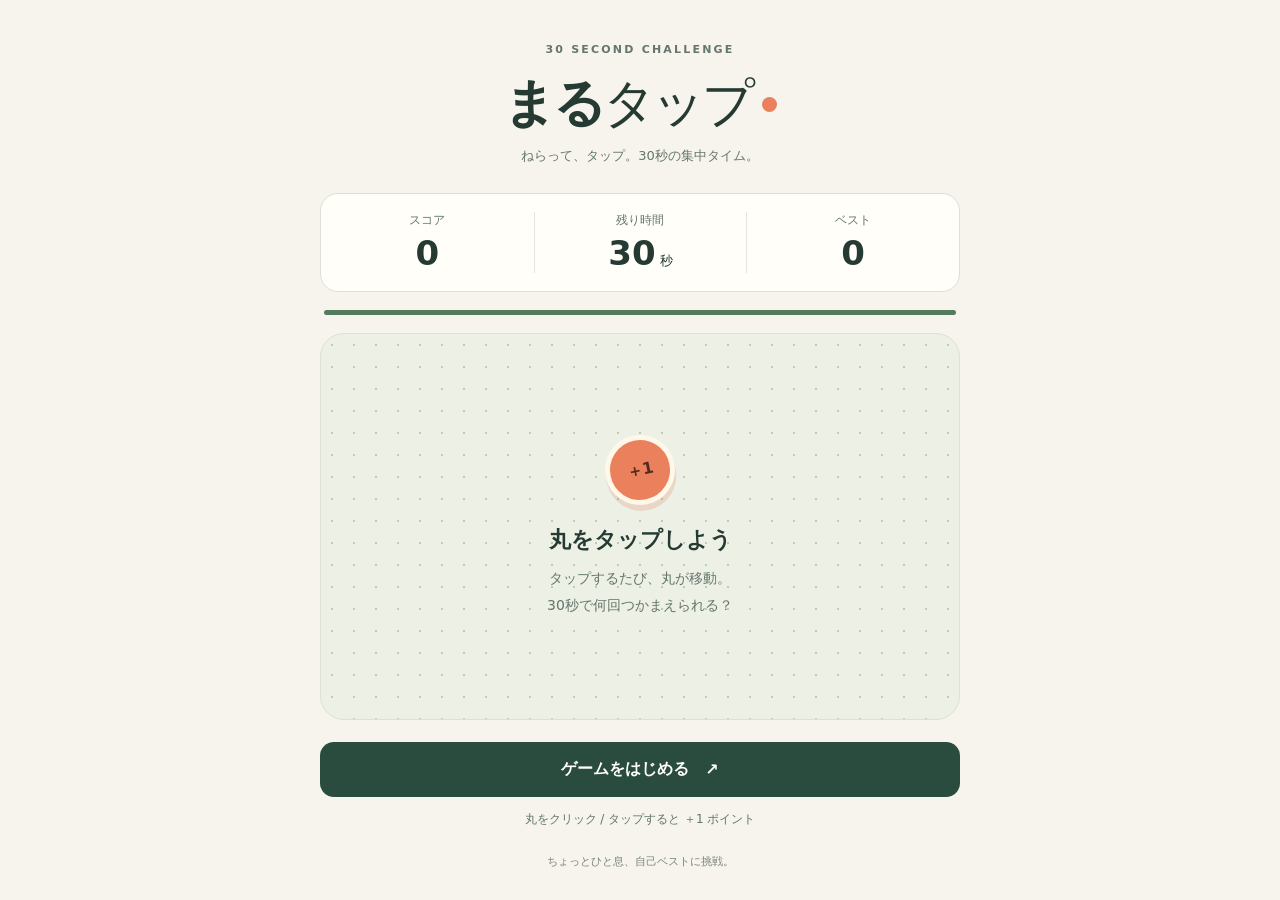
==== index.html @ 461a6d86 "Initial game: add responsive 30-second tap challenge" ====
<!doctype html>
<html lang="ja">
<head>
  <meta charset="utf-8">
  <meta name="viewport" content="width=device-width, initial-scale=1">
  <meta name="theme-color" content="#f6f4ec">
  <meta name="description" content="30秒間、丸をタップしてハイスコアを目指すシンプルなゲーム。">
  <title>まるタップ | 30秒チャレンジ</title>
  <link rel="stylesheet" href="./style.css">
  <script src="./script.js" defer></script>
</head>
<body>
  <main class="game">
    <header><span class="badge">30 SECOND CHALLENGE</span><h1>まる<span>タップ</span><span class="logo-dot" aria-hidden="true"></span></h1><p>ねらって、タップ。30秒の集中タイム。</p></header>
    <section class="stats" aria-label="ゲームの記録">
      <div><span class="label">スコア</span><strong id="score">0</strong></div>
      <div><span class="label">残り時間</span><strong><span id="time">30</span><small> 秒</small></strong></div>
      <div><span class="label">ベスト</span><strong id="best">0</strong></div>
    </section>
    <div class="timer-track" aria-hidden="true"><div id="timer-bar"></div></div>
    <section id="arena" aria-label="プレイエリア">
      <div id="welcome" class="message"><span class="demo-dot" aria-hidden="true">＋1</span><h2>丸をタップしよう</h2><p>タップするたび、丸が移動。<br>30秒で何回つかまえられる？</p></div>
      <button id="target" aria-label="丸をタップして1点獲得" hidden></button>
      <div id="result" class="message" role="status" hidden></div>
    </section>
    <button id="start" class="start">ゲームをはじめる <span aria-hidden="true">↗</span></button>
    <p id="hint" class="hint">丸をクリック / タップすると ＋1 ポイント</p>
    <footer>ちょっとひと息、自己ベストに挑戦。</footer>
    <noscript>このゲームを遊ぶにはJavaScriptを有効にしてください。</noscript>
  </main>
</body>
</html>
---- style.css ----
:root { color-scheme: light; font-family: "Yu Gothic", "Hiragino Kaku Gothic ProN", system-ui, sans-serif; color: #243a32; background: #f6f4ec; }
* { box-sizing: border-box; }
body { margin: 0; padding: 38px 20px 24px; }
.game { max-width: 640px; margin: auto; }
header { text-align: center; margin-bottom: 28px; }
.badge { font-size: 11px; letter-spacing: .2em; font-weight: 700; color: #64766d; }
h1 { display: flex; align-items: center; justify-content: center; margin: 12px 0 8px; font-size: clamp(36px, 8vw, 52px); letter-spacing: -.06em; }
h1 > span:first-child { font-weight: 400; }
.logo-dot { width: 15px; height: 15px; border-radius: 50%; background: #eb815c; margin-left: 10px; }
header p { font-size: 13px; color: #64766d; margin: 0; }
.stats { display: grid; grid-template-columns: repeat(3, 1fr); border: 1px solid #dce0d5; border-radius: 18px; background: #fffef9; padding: 18px 0; }
.stats > div { text-align: center; }
.stats > div + div { border-left: 1px solid #e5e7df; }
.label { display: block; font-size: 12px; color: #64766d; margin-bottom: 4px; }
strong { font-size: 34px; font-weight: 650; font-variant-numeric: tabular-nums; }
small { font-size: 13px; font-weight: 400; }
.timer-track { height: 5px; background: #e2e6da; margin: 18px 4px; border-radius: 8px; overflow: hidden; }
#timer-bar { height: 100%; width: 100%; background: #547c5c; transform-origin: left; }
#arena { position: relative; height: clamp(280px, 43svh, 420px); border: 1px solid #dce0d5; border-radius: 24px; background-color: #edf0e4; background-image: radial-gradient(#bdcbb8 1px, transparent 1px); background-size: 22px 22px; overflow: hidden; }
.message { position: absolute; inset: 0; display: flex; flex-direction: column; align-items: center; justify-content: center; padding: 20px; text-align: center; }
.message h2 { font-size: 22px; margin: 20px 0 10px; }
.message p { margin: 0; font-size: 14px; line-height: 1.9; color: #64766d; }
.demo-dot, #target { width: 70px; height: 70px; border-radius: 50%; background: #eb815c; border: 5px solid #fff8e9; box-shadow: 0 6px 0 #d0694730; }
.demo-dot { display: grid; place-items: center; color: #542c1e; font-weight: bold; transform: rotate(-12deg); }
#target { position: absolute; cursor: pointer; touch-action: manipulation; -webkit-tap-highlight-color: transparent; }
#target:active { background: #f2a077; }
button { font: inherit; }
button:focus-visible { outline: 3px solid #264b83; outline-offset: 4px; }
.start { width: 100%; display: flex; align-items: center; justify-content: center; gap: 16px; margin-top: 22px; padding: 17px; border: 0; border-radius: 14px; background: #294c3e; color: #fffef9; font-weight: 700; cursor: pointer; touch-action: manipulation; }
.start:hover:not(:disabled) { background: #39634f; }
.start:disabled { background: #687e6d; cursor: default; }
.hint { text-align: center; font-size: 12px; color: #64766d; margin: 14px 0 26px; }
footer { text-align: center; font-size: 11px; color: #79867b; }
.result-score { font-size: 64px; font-weight: 700; line-height: 1.2; }
[hidden] { display: none !important; }
@media (max-width: 480px) { body { padding: 24px 16px 20px; } header { margin-bottom: 22px; } .stats { padding: 13px 0; } strong { font-size: 30px; } #arena { height: clamp(260px, 42svh, 370px); } }
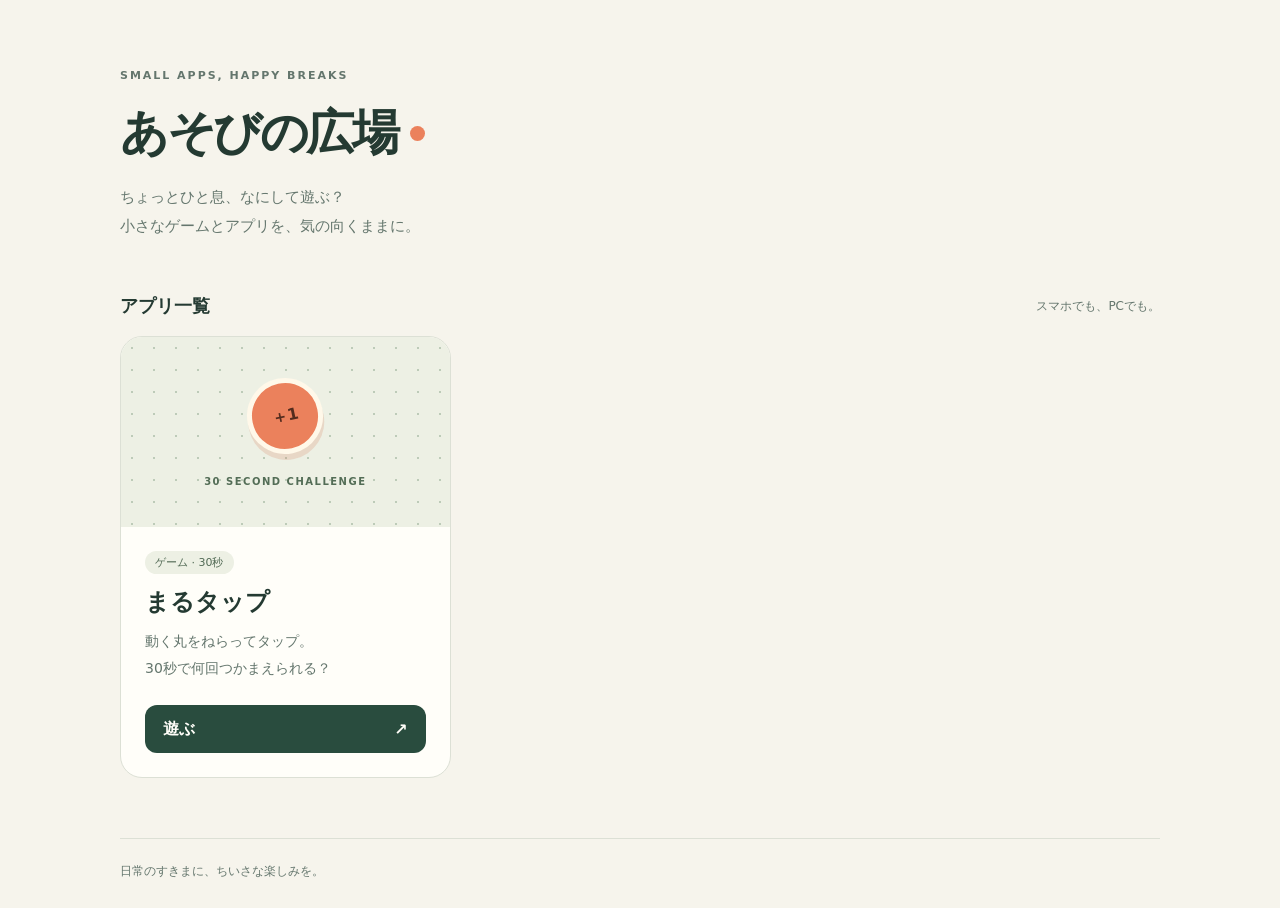
==== commit 44d97961: "Add app hub and move Maru Tap into its own folder" ====
--- a/index.html
+++ b/index.html
@@ -4,29 +4,32 @@
   <meta charset="utf-8">
   <meta name="viewport" content="width=device-width, initial-scale=1">
   <meta name="theme-color" content="#f6f4ec">
-  <meta name="description" content="30秒間、丸をタップしてハイスコアを目指すシンプルなゲーム。">
-  <title>まるタップ | 30秒チャレンジ</title>
+  <meta name="description" content="ちょっとした時間に楽しめる、小さなゲームとアプリの広場。スマホでもPCでも、気軽に遊ぼう。">
+  <title>あそびの広場 | 小さなゲームとアプリ</title>
   <link rel="stylesheet" href="./style.css">
-  <script src="./script.js" defer></script>
 </head>
 <body>
-  <main class="game">
-    <header><span class="badge">30 SECOND CHALLENGE</span><h1>まる<span>タップ</span><span class="logo-dot" aria-hidden="true"></span></h1><p>ねらって、タップ。30秒の集中タイム。</p></header>
-    <section class="stats" aria-label="ゲームの記録">
-      <div><span class="label">スコア</span><strong id="score">0</strong></div>
-      <div><span class="label">残り時間</span><strong><span id="time">30</span><small> 秒</small></strong></div>
-      <div><span class="label">ベスト</span><strong id="best">0</strong></div>
+  <main class="hub">
+    <header class="intro">
+      <span class="eyebrow">SMALL APPS, HAPPY BREAKS</span>
+      <h1>あそびの広場<span class="logo-dot" aria-hidden="true"></span></h1>
+      <p>ちょっとひと息、なにして遊ぶ？<br>小さなゲームとアプリを、気の向くままに。</p>
+    </header>
+    <section aria-labelledby="apps-heading">
+      <div class="section-heading"><h2 id="apps-heading">アプリ一覧</h2><span>スマホでも、PCでも。</span></div>
+      <div class="app-grid">
+        <article class="app-card">
+          <div class="app-preview" aria-hidden="true"><span class="preview-dot">＋1</span><span class="preview-label">30 SECOND CHALLENGE</span></div>
+          <div class="app-info">
+            <span class="tag">ゲーム · 30秒</span>
+            <h3>まるタップ</h3>
+            <p>動く丸をねらってタップ。<br>30秒で何回つかまえられる？</p>
+            <a class="play-link" href="./apps/maru-tap/index.html" aria-label="まるタップで遊ぶ">遊ぶ <span aria-hidden="true">↗</span></a>
+          </div>
+        </article>
+      </div>
     </section>
-    <div class="timer-track" aria-hidden="true"><div id="timer-bar"></div></div>
-    <section id="arena" aria-label="プレイエリア">
-      <div id="welcome" class="message"><span class="demo-dot" aria-hidden="true">＋1</span><h2>丸をタップしよう</h2><p>タップするたび、丸が移動。<br>30秒で何回つかまえられる？</p></div>
-      <button id="target" aria-label="丸をタップして1点獲得" hidden></button>
-      <div id="result" class="message" role="status" hidden></div>
-    </section>
-    <button id="start" class="start">ゲームをはじめる <span aria-hidden="true">↗</span></button>
-    <p id="hint" class="hint">丸をクリック / タップすると ＋1 ポイント</p>
-    <footer>ちょっとひと息、自己ベストに挑戦。</footer>
-    <noscript>このゲームを遊ぶにはJavaScriptを有効にしてください。</noscript>
+    <footer>日常のすきまに、ちいさな楽しみを。</footer>
   </main>
 </body>
 </html>
--- a/style.css
+++ b/style.css
@@ -1,36 +1,26 @@
 :root { color-scheme: light; font-family: "Yu Gothic", "Hiragino Kaku Gothic ProN", system-ui, sans-serif; color: #243a32; background: #f6f4ec; }
 * { box-sizing: border-box; }
-body { margin: 0; padding: 38px 20px 24px; }
-.game { max-width: 640px; margin: auto; }
-header { text-align: center; margin-bottom: 28px; }
-.badge { font-size: 11px; letter-spacing: .2em; font-weight: 700; color: #64766d; }
-h1 { display: flex; align-items: center; justify-content: center; margin: 12px 0 8px; font-size: clamp(36px, 8vw, 52px); letter-spacing: -.06em; }
-h1 > span:first-child { font-weight: 400; }
-.logo-dot { width: 15px; height: 15px; border-radius: 50%; background: #eb815c; margin-left: 10px; }
-header p { font-size: 13px; color: #64766d; margin: 0; }
-.stats { display: grid; grid-template-columns: repeat(3, 1fr); border: 1px solid #dce0d5; border-radius: 18px; background: #fffef9; padding: 18px 0; }
-.stats > div { text-align: center; }
-.stats > div + div { border-left: 1px solid #e5e7df; }
-.label { display: block; font-size: 12px; color: #64766d; margin-bottom: 4px; }
-strong { font-size: 34px; font-weight: 650; font-variant-numeric: tabular-nums; }
-small { font-size: 13px; font-weight: 400; }
-.timer-track { height: 5px; background: #e2e6da; margin: 18px 4px; border-radius: 8px; overflow: hidden; }
-#timer-bar { height: 100%; width: 100%; background: #547c5c; transform-origin: left; }
-#arena { position: relative; height: clamp(280px, 43svh, 420px); border: 1px solid #dce0d5; border-radius: 24px; background-color: #edf0e4; background-image: radial-gradient(#bdcbb8 1px, transparent 1px); background-size: 22px 22px; overflow: hidden; }
-.message { position: absolute; inset: 0; display: flex; flex-direction: column; align-items: center; justify-content: center; padding: 20px; text-align: center; }
-.message h2 { font-size: 22px; margin: 20px 0 10px; }
-.message p { margin: 0; font-size: 14px; line-height: 1.9; color: #64766d; }
-.demo-dot, #target { width: 70px; height: 70px; border-radius: 50%; background: #eb815c; border: 5px solid #fff8e9; box-shadow: 0 6px 0 #d0694730; }
-.demo-dot { display: grid; place-items: center; color: #542c1e; font-weight: bold; transform: rotate(-12deg); }
-#target { position: absolute; cursor: pointer; touch-action: manipulation; -webkit-tap-highlight-color: transparent; }
-#target:active { background: #f2a077; }
-button { font: inherit; }
-button:focus-visible { outline: 3px solid #264b83; outline-offset: 4px; }
-.start { width: 100%; display: flex; align-items: center; justify-content: center; gap: 16px; margin-top: 22px; padding: 17px; border: 0; border-radius: 14px; background: #294c3e; color: #fffef9; font-weight: 700; cursor: pointer; touch-action: manipulation; }
-.start:hover:not(:disabled) { background: #39634f; }
-.start:disabled { background: #687e6d; cursor: default; }
-.hint { text-align: center; font-size: 12px; color: #64766d; margin: 14px 0 26px; }
-footer { text-align: center; font-size: 11px; color: #79867b; }
-.result-score { font-size: 64px; font-weight: 700; line-height: 1.2; }
-[hidden] { display: none !important; }
-@media (max-width: 480px) { body { padding: 24px 16px 20px; } header { margin-bottom: 22px; } .stats { padding: 13px 0; } strong { font-size: 30px; } #arena { height: clamp(260px, 42svh, 370px); } }
+body { margin: 0; padding: 64px 24px 28px; }
+.hub { max-width: 1040px; margin: auto; }
+.intro { margin-bottom: 54px; }
+.eyebrow { font-size: 11px; letter-spacing: .18em; font-weight: 700; color: #64766d; }
+h1 { display: flex; align-items: center; gap: 12px; font-size: clamp(30px, 6vw, 48px); letter-spacing: -.05em; margin: 18px 0; }
+.logo-dot { width: 15px; height: 15px; border-radius: 50%; background: #eb815c; flex-shrink: 0; }
+.intro p { color: #64766d; font-size: 15px; line-height: 1.9; margin: 0; }
+.section-heading { display: flex; justify-content: space-between; align-items: center; gap: 12px; margin-bottom: 18px; }
+h2 { font-size: 18px; margin: 0; }
+.section-heading > span { font-size: 12px; color: #64766d; }
+.app-grid { display: grid; grid-template-columns: repeat(auto-fill, minmax(min(100%, 280px), 1fr)); gap: 24px; }
+.app-card { overflow: hidden; border: 1px solid #dce0d5; border-radius: 22px; background: #fffef9; }
+.app-preview { height: 190px; display: flex; flex-direction: column; align-items: center; justify-content: center; gap: 22px; background-color: #edf0e4; background-image: radial-gradient(#bdcbb8 1px, transparent 1px); background-size: 22px 22px; }
+.preview-dot { display: grid; place-items: center; width: 76px; height: 76px; border-radius: 50%; background: #eb815c; border: 5px solid #fff8e9; box-shadow: 0 6px 0 #d0694730; color: #542c1e; font-weight: 700; transform: rotate(-12deg); }
+.preview-label { font-size: 10px; letter-spacing: .15em; color: #536d56; font-weight: 700; }
+.app-info { padding: 24px; }
+.tag { font-size: 11px; color: #526a55; background: #edf0e4; border-radius: 20px; padding: 5px 10px; }
+h3 { margin: 16px 0 10px; font-size: 24px; }
+.app-info p { margin: 0 0 24px; color: #64766d; font-size: 14px; line-height: 1.9; }
+.play-link { display: flex; justify-content: space-between; align-items: center; min-height: 48px; padding: 12px 18px; background: #294c3e; color: #fffef9; text-decoration: none; font-weight: 700; border-radius: 12px; touch-action: manipulation; }
+.play-link:hover { background: #39634f; }
+.play-link:focus-visible { outline: 3px solid #264b83; outline-offset: 4px; }
+footer { margin-top: 60px; padding-top: 24px; border-top: 1px solid #dce0d5; color: #64766d; font-size: 12px; }
+@media (max-width: 480px) { body { padding: 36px 20px 24px; } .intro { margin-bottom: 36px; } .section-heading > span { font-size: 11px; } }
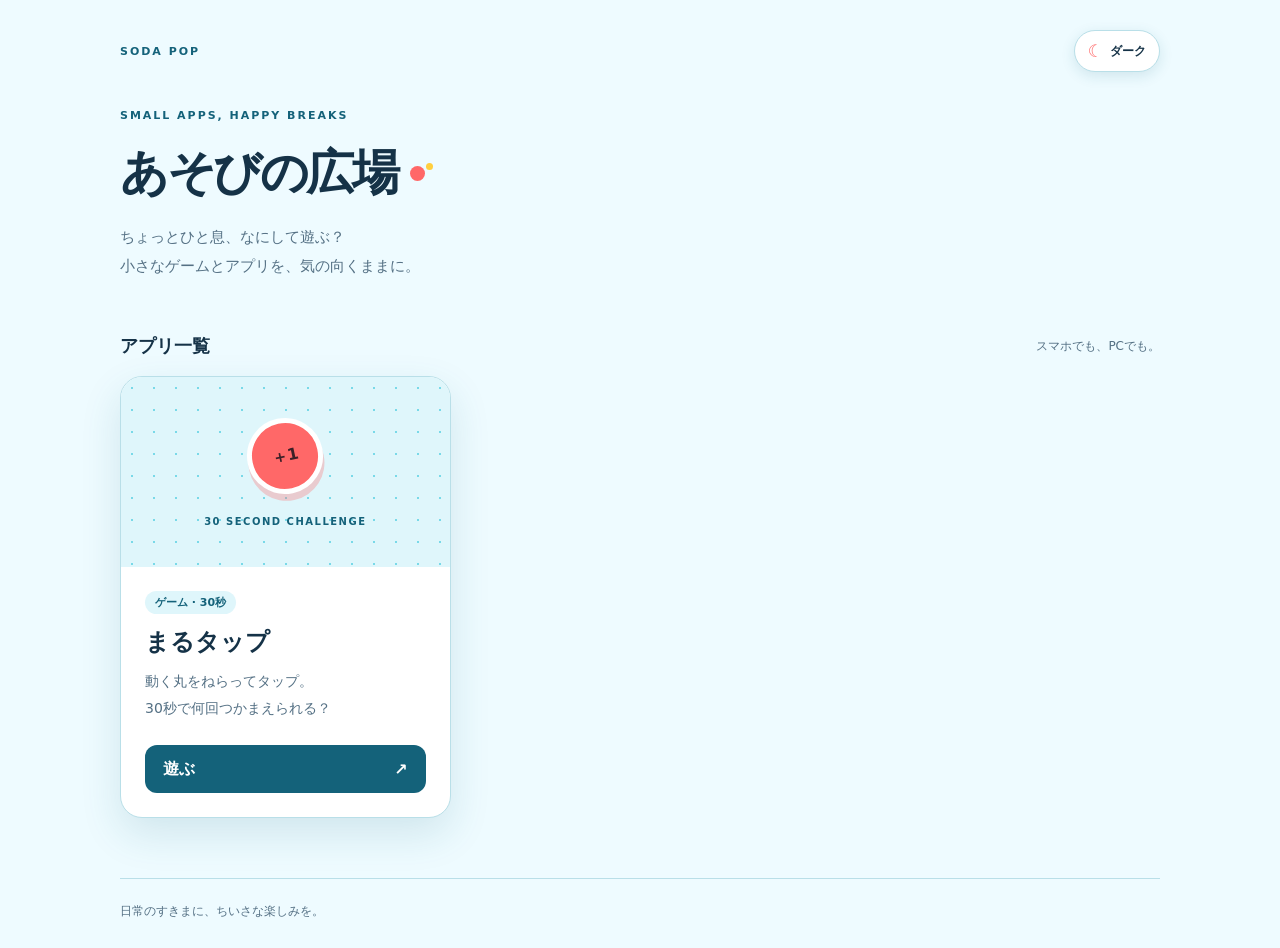
==== commit 6e6f0d00: "Add soda pop light and dark themes" ====
--- a/index.html
+++ b/index.html
@@ -3,13 +3,20 @@
 <head>
   <meta charset="utf-8">
   <meta name="viewport" content="width=device-width, initial-scale=1">
-  <meta name="theme-color" content="#f6f4ec">
+  <meta name="theme-color" content="#eefbff">
   <meta name="description" content="ちょっとした時間に楽しめる、小さなゲームとアプリの広場。スマホでもPCでも、気軽に遊ぼう。">
   <title>あそびの広場 | 小さなゲームとアプリ</title>
+  <script src="./theme.js"></script>
   <link rel="stylesheet" href="./style.css">
 </head>
 <body>
   <main class="hub">
+    <div class="top-bar">
+      <span class="site-mark" aria-label="ソーダポップテーマ">SODA POP</span>
+      <button class="theme-toggle" type="button" data-theme-toggle aria-label="ダークテーマに切り替える">
+        <span data-theme-icon aria-hidden="true">☾</span><span data-theme-label>ダーク</span>
+      </button>
+    </div>
     <header class="intro">
       <span class="eyebrow">SMALL APPS, HAPPY BREAKS</span>
       <h1>あそびの広場<span class="logo-dot" aria-hidden="true"></span></h1>
--- a/style.css
+++ b/style.css
@@ -1,26 +1,49 @@
-:root { color-scheme: light; font-family: "Yu Gothic", "Hiragino Kaku Gothic ProN", system-ui, sans-serif; color: #243a32; background: #f6f4ec; }
+:root {
+  color-scheme: light;
+  font-family: "Yu Gothic", "Hiragino Kaku Gothic ProN", system-ui, sans-serif;
+  --bg: #eefbff; --surface: #ffffff; --surface-soft: #dff6fb;
+  --text: #153247; --muted: #547084; --border: #b9dfe8;
+  --primary: #14627a; --primary-hover: #0d4e63; --on-primary: #ffffff;
+  --accent: #ffcf3f; --accent-strong: #ff6868; --dot: #79d9e8;
+  --shadow: rgba(31, 106, 127, .14);
+  background: var(--bg); color: var(--text);
+}
+:root[data-theme="dark"] {
+  color-scheme: dark;
+  --bg: #0d1b2a; --surface: #14283b; --surface-soft: #17364b;
+  --text: #ecfbff; --muted: #a9c8d5; --border: #31566d;
+  --primary: #72e5f2; --primary-hover: #a2f2f8; --on-primary: #0b2634;
+  --accent: #f7df63; --accent-strong: #ff8585; --dot: #3b7289;
+  --shadow: rgba(0, 0, 0, .3);
+}
 * { box-sizing: border-box; }
-body { margin: 0; padding: 64px 24px 28px; }
+body { margin: 0; padding: 30px 24px 28px; background: var(--bg); color: var(--text); transition: background-color .2s, color .2s; }
 .hub { max-width: 1040px; margin: auto; }
+.top-bar { display: flex; justify-content: space-between; align-items: center; margin-bottom: 32px; }
+.site-mark { color: var(--primary); font-size: 11px; font-weight: 800; letter-spacing: .18em; }
+.theme-toggle { display: inline-flex; align-items: center; justify-content: center; gap: 7px; min-height: 42px; padding: 8px 13px; border: 1px solid var(--border); border-radius: 999px; background: var(--surface); color: var(--text); font: inherit; font-size: 12px; font-weight: 700; cursor: pointer; box-shadow: 0 4px 14px var(--shadow); }
+.theme-toggle:hover { border-color: var(--primary); }
+.theme-toggle [data-theme-icon] { color: var(--accent-strong); font-size: 17px; line-height: 1; }
+.theme-toggle:focus-visible, .play-link:focus-visible { outline: 3px solid var(--accent); outline-offset: 4px; }
 .intro { margin-bottom: 54px; }
-.eyebrow { font-size: 11px; letter-spacing: .18em; font-weight: 700; color: #64766d; }
+.eyebrow { color: var(--primary); font-size: 11px; letter-spacing: .18em; font-weight: 800; }
 h1 { display: flex; align-items: center; gap: 12px; font-size: clamp(30px, 6vw, 48px); letter-spacing: -.05em; margin: 18px 0; }
-.logo-dot { width: 15px; height: 15px; border-radius: 50%; background: #eb815c; flex-shrink: 0; }
-.intro p { color: #64766d; font-size: 15px; line-height: 1.9; margin: 0; }
+.logo-dot { width: 15px; height: 15px; border-radius: 50%; background: var(--accent-strong); box-shadow: 12px -7px 0 -4px var(--accent); flex-shrink: 0; }
+.intro p { color: var(--muted); font-size: 15px; line-height: 1.9; margin: 0; }
 .section-heading { display: flex; justify-content: space-between; align-items: center; gap: 12px; margin-bottom: 18px; }
 h2 { font-size: 18px; margin: 0; }
-.section-heading > span { font-size: 12px; color: #64766d; }
+.section-heading > span { color: var(--muted); font-size: 12px; }
 .app-grid { display: grid; grid-template-columns: repeat(auto-fill, minmax(min(100%, 280px), 1fr)); gap: 24px; }
-.app-card { overflow: hidden; border: 1px solid #dce0d5; border-radius: 22px; background: #fffef9; }
-.app-preview { height: 190px; display: flex; flex-direction: column; align-items: center; justify-content: center; gap: 22px; background-color: #edf0e4; background-image: radial-gradient(#bdcbb8 1px, transparent 1px); background-size: 22px 22px; }
-.preview-dot { display: grid; place-items: center; width: 76px; height: 76px; border-radius: 50%; background: #eb815c; border: 5px solid #fff8e9; box-shadow: 0 6px 0 #d0694730; color: #542c1e; font-weight: 700; transform: rotate(-12deg); }
-.preview-label { font-size: 10px; letter-spacing: .15em; color: #536d56; font-weight: 700; }
+.app-card { overflow: hidden; border: 1px solid var(--border); border-radius: 22px; background: var(--surface); box-shadow: 0 16px 40px var(--shadow); }
+.app-preview { height: 190px; display: flex; flex-direction: column; align-items: center; justify-content: center; gap: 22px; background-color: var(--surface-soft); background-image: radial-gradient(var(--dot) 1.2px, transparent 1.2px); background-size: 22px 22px; }
+.preview-dot { display: grid; place-items: center; width: 76px; height: 76px; border-radius: 50%; background: var(--accent-strong); border: 5px solid var(--surface); box-shadow: 0 7px 0 color-mix(in srgb, var(--accent-strong) 30%, transparent); color: #3d2027; font-weight: 800; transform: rotate(-12deg); }
+.preview-label { color: var(--primary); font-size: 10px; letter-spacing: .15em; font-weight: 800; }
 .app-info { padding: 24px; }
-.tag { font-size: 11px; color: #526a55; background: #edf0e4; border-radius: 20px; padding: 5px 10px; }
+.tag { color: var(--primary); background: var(--surface-soft); border-radius: 20px; padding: 5px 10px; font-size: 11px; font-weight: 700; }
 h3 { margin: 16px 0 10px; font-size: 24px; }
-.app-info p { margin: 0 0 24px; color: #64766d; font-size: 14px; line-height: 1.9; }
-.play-link { display: flex; justify-content: space-between; align-items: center; min-height: 48px; padding: 12px 18px; background: #294c3e; color: #fffef9; text-decoration: none; font-weight: 700; border-radius: 12px; touch-action: manipulation; }
-.play-link:hover { background: #39634f; }
-.play-link:focus-visible { outline: 3px solid #264b83; outline-offset: 4px; }
-footer { margin-top: 60px; padding-top: 24px; border-top: 1px solid #dce0d5; color: #64766d; font-size: 12px; }
-@media (max-width: 480px) { body { padding: 36px 20px 24px; } .intro { margin-bottom: 36px; } .section-heading > span { font-size: 11px; } }
+.app-info p { margin: 0 0 24px; color: var(--muted); font-size: 14px; line-height: 1.9; }
+.play-link { display: flex; justify-content: space-between; align-items: center; min-height: 48px; padding: 12px 18px; background: var(--primary); color: var(--on-primary); text-decoration: none; font-weight: 800; border-radius: 12px; touch-action: manipulation; }
+.play-link:hover { background: var(--primary-hover); }
+footer { margin-top: 60px; padding-top: 24px; border-top: 1px solid var(--border); color: var(--muted); font-size: 12px; }
+@media (max-width: 480px) { body { padding: 22px 20px 24px; } .top-bar { margin-bottom: 28px; } .intro { margin-bottom: 36px; } .section-heading > span { font-size: 11px; } }
+@media (prefers-reduced-motion: reduce) { body { transition: none; } }
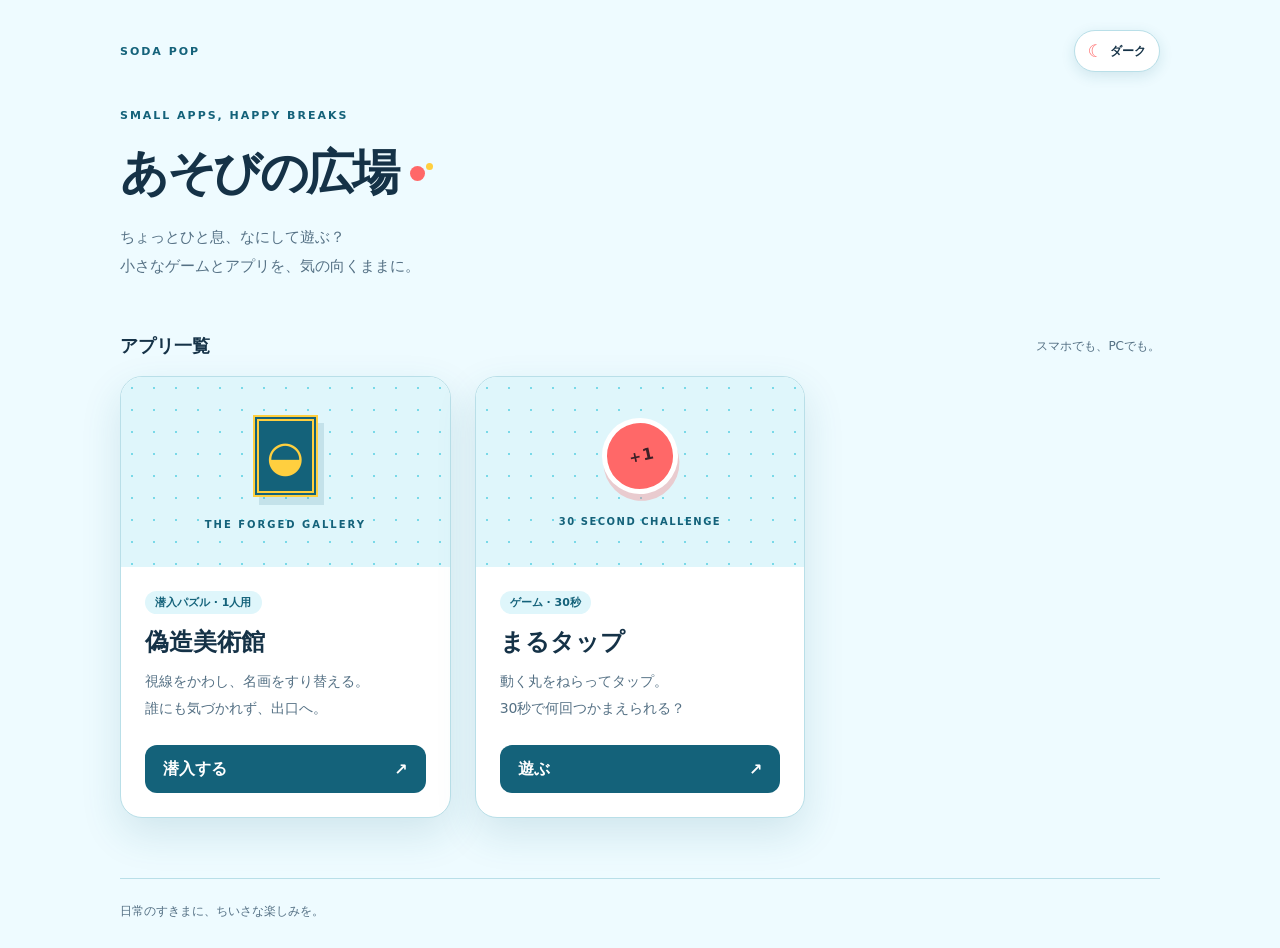
==== commit 179d2be3: "Add Forged Gallery with shared site themes and project defaults" ====
--- a/index.html
+++ b/index.html
@@ -26,6 +26,15 @@
       <div class="section-heading"><h2 id="apps-heading">アプリ一覧</h2><span>スマホでも、PCでも。</span></div>
       <div class="app-grid">
         <article class="app-card">
+          <div class="app-preview gallery-preview" aria-hidden="true"><span class="gallery-frame">◒</span><span class="preview-label">THE FORGED GALLERY</span></div>
+          <div class="app-info">
+            <span class="tag">潜入パズル · 1人用</span>
+            <h3>偽造美術館</h3>
+            <p>視線をかわし、名画をすり替える。<br>誰にも気づかれず、出口へ。</p>
+            <a class="play-link" href="./apps/forged-gallery/index.html" aria-label="偽造美術館で遊ぶ">潜入する <span aria-hidden="true">↗</span></a>
+          </div>
+        </article>
+        <article class="app-card">
           <div class="app-preview" aria-hidden="true"><span class="preview-dot">＋1</span><span class="preview-label">30 SECOND CHALLENGE</span></div>
           <div class="app-info">
             <span class="tag">ゲーム · 30秒</span>
--- a/style.css
+++ b/style.css
@@ -1,21 +1,4 @@
-:root {
-  color-scheme: light;
-  font-family: "Yu Gothic", "Hiragino Kaku Gothic ProN", system-ui, sans-serif;
-  --bg: #eefbff; --surface: #ffffff; --surface-soft: #dff6fb;
-  --text: #153247; --muted: #547084; --border: #b9dfe8;
-  --primary: #14627a; --primary-hover: #0d4e63; --on-primary: #ffffff;
-  --accent: #ffcf3f; --accent-strong: #ff6868; --dot: #79d9e8;
-  --shadow: rgba(31, 106, 127, .14);
-  background: var(--bg); color: var(--text);
-}
-:root[data-theme="dark"] {
-  color-scheme: dark;
-  --bg: #0d1b2a; --surface: #14283b; --surface-soft: #17364b;
-  --text: #ecfbff; --muted: #a9c8d5; --border: #31566d;
-  --primary: #72e5f2; --primary-hover: #a2f2f8; --on-primary: #0b2634;
-  --accent: #f7df63; --accent-strong: #ff8585; --dot: #3b7289;
-  --shadow: rgba(0, 0, 0, .3);
-}
+@import url("./theme.css");
 * { box-sizing: border-box; }
 body { margin: 0; padding: 30px 24px 28px; background: var(--bg); color: var(--text); transition: background-color .2s, color .2s; }
 .hub { max-width: 1040px; margin: auto; }
@@ -38,6 +21,9 @@
 .app-preview { height: 190px; display: flex; flex-direction: column; align-items: center; justify-content: center; gap: 22px; background-color: var(--surface-soft); background-image: radial-gradient(var(--dot) 1.2px, transparent 1.2px); background-size: 22px 22px; }
 .preview-dot { display: grid; place-items: center; width: 76px; height: 76px; border-radius: 50%; background: var(--accent-strong); border: 5px solid var(--surface); box-shadow: 0 7px 0 color-mix(in srgb, var(--accent-strong) 30%, transparent); color: #3d2027; font-weight: 800; transform: rotate(-12deg); }
 .preview-label { color: var(--primary); font-size: 10px; letter-spacing: .15em; font-weight: 800; }
+.gallery-preview { background-color: var(--surface-soft); }
+.gallery-preview .preview-label { color: var(--primary); letter-spacing: .2em; }
+.gallery-frame { display: grid; place-items: center; width: 65px; height: 82px; border: 6px double var(--accent); background: var(--primary); color: var(--accent); font-size: 43px; box-shadow: 6px 8px 0 var(--shadow); }
 .app-info { padding: 24px; }
 .tag { color: var(--primary); background: var(--surface-soft); border-radius: 20px; padding: 5px 10px; font-size: 11px; font-weight: 700; }
 h3 { margin: 16px 0 10px; font-size: 24px; }
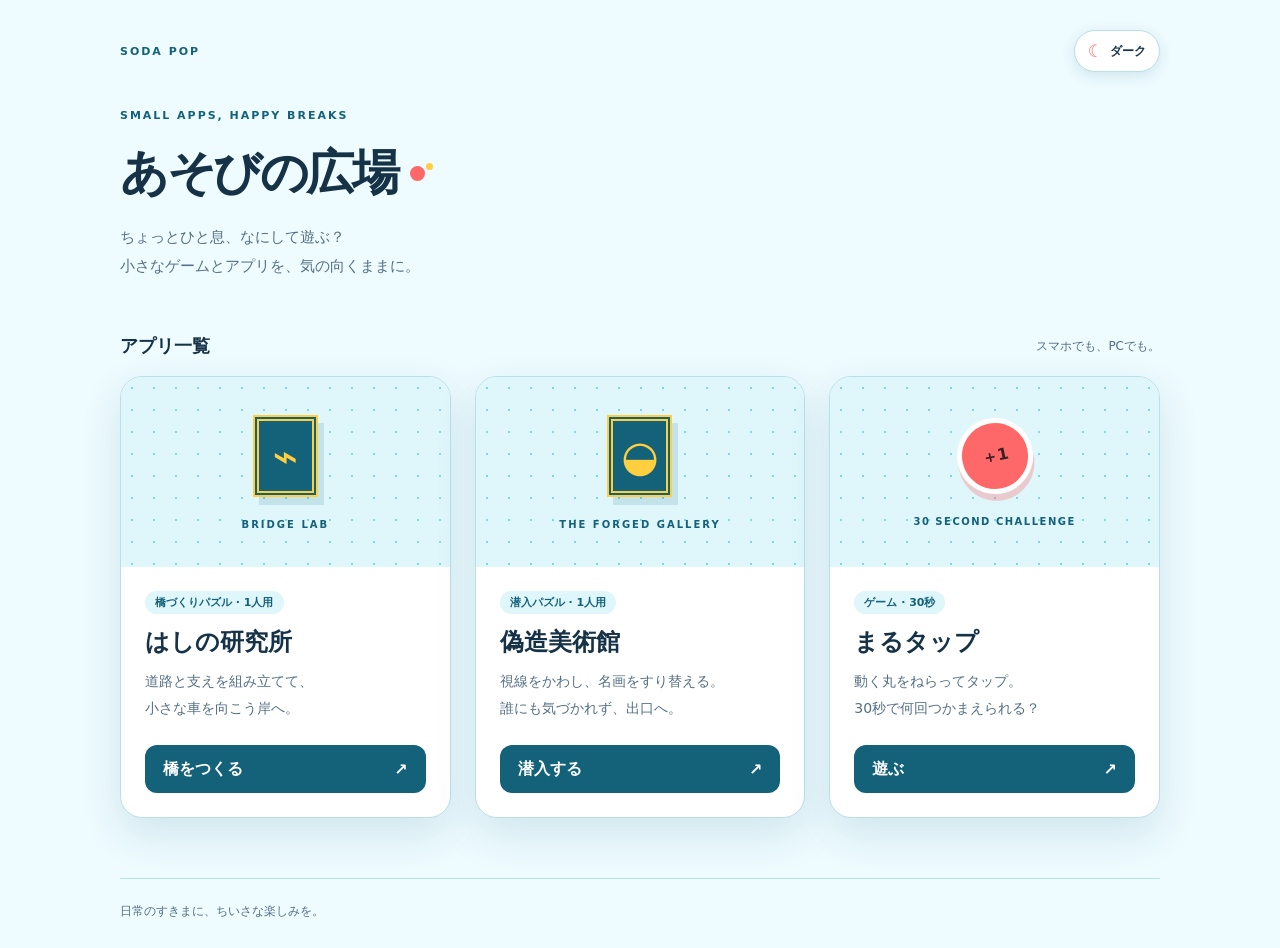
==== commit b6d66cb4: "Add Bridge Lab with eight courses" ====
--- a/index.html
+++ b/index.html
@@ -26,6 +26,15 @@
       <div class="section-heading"><h2 id="apps-heading">アプリ一覧</h2><span>スマホでも、PCでも。</span></div>
       <div class="app-grid">
         <article class="app-card">
+          <div class="app-preview gallery-preview" aria-hidden="true"><span class="gallery-frame">⌁</span><span class="preview-label">BRIDGE LAB</span></div>
+          <div class="app-info">
+            <span class="tag">橋づくりパズル · 1人用</span>
+            <h3>はしの研究所</h3>
+            <p>道路と支えを組み立てて、<br>小さな車を向こう岸へ。</p>
+            <a class="play-link" href="./apps/bridge-lab/index.html" aria-label="はしの研究所で遊ぶ">橋をつくる <span aria-hidden="true">↗</span></a>
+          </div>
+        </article>
+        <article class="app-card">
           <div class="app-preview gallery-preview" aria-hidden="true"><span class="gallery-frame">◒</span><span class="preview-label">THE FORGED GALLERY</span></div>
           <div class="app-info">
             <span class="tag">潜入パズル · 1人用</span>
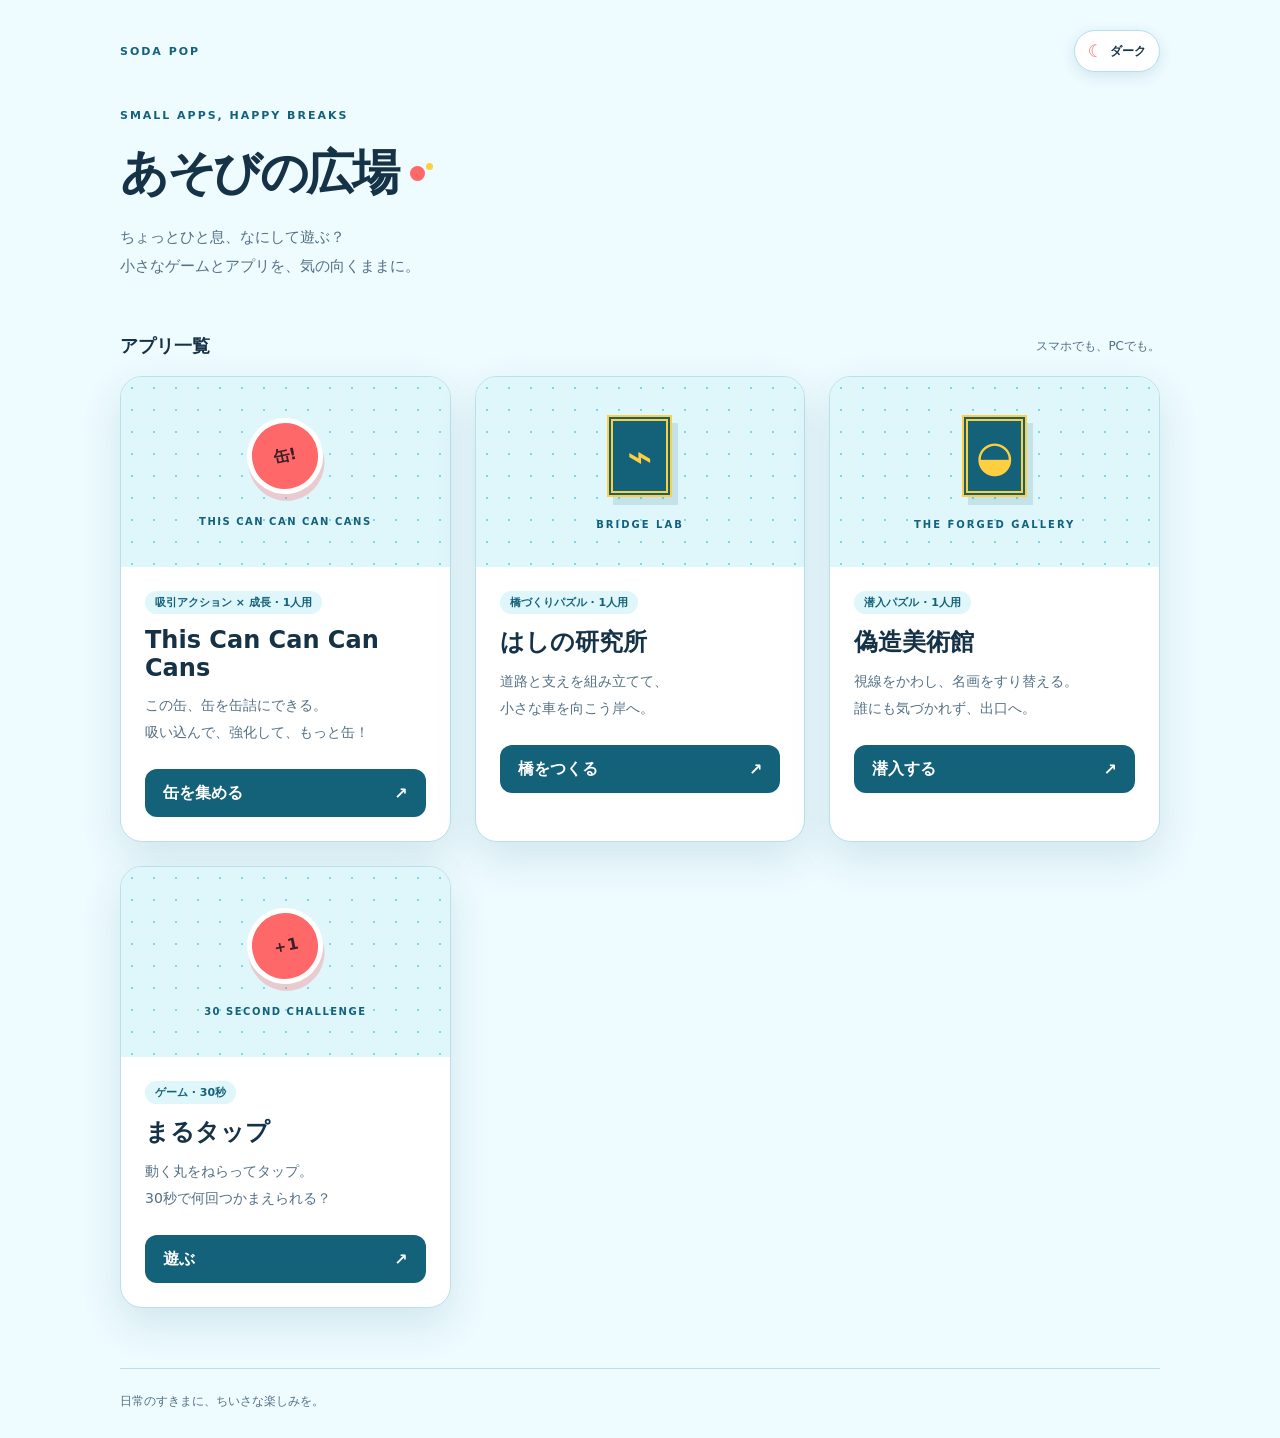
==== commit 800ba6d9: "Add This Can Can Can Cans with permanent upgrades and capture sounds" ====
--- a/index.html
+++ b/index.html
@@ -25,6 +25,15 @@
     <section aria-labelledby="apps-heading">
       <div class="section-heading"><h2 id="apps-heading">アプリ一覧</h2><span>スマホでも、PCでも。</span></div>
       <div class="app-grid">
+        <article class="app-card">
+          <div class="app-preview" aria-hidden="true"><span class="preview-dot">缶!</span><span class="preview-label">THIS CAN CAN CAN CANS</span></div>
+          <div class="app-info">
+            <span class="tag">吸引アクション × 成長 · 1人用</span>
+            <h3>This Can Can Can Cans</h3>
+            <p>この缶、缶を缶詰にできる。<br>吸い込んで、強化して、もっと缶！</p>
+            <a class="play-link" href="./apps/this-can-can/index.html" aria-label="This Can Can Can Cansで遊ぶ">缶を集める <span aria-hidden="true">↗</span></a>
+          </div>
+        </article>
         <article class="app-card">
           <div class="app-preview gallery-preview" aria-hidden="true"><span class="gallery-frame">⌁</span><span class="preview-label">BRIDGE LAB</span></div>
           <div class="app-info">
